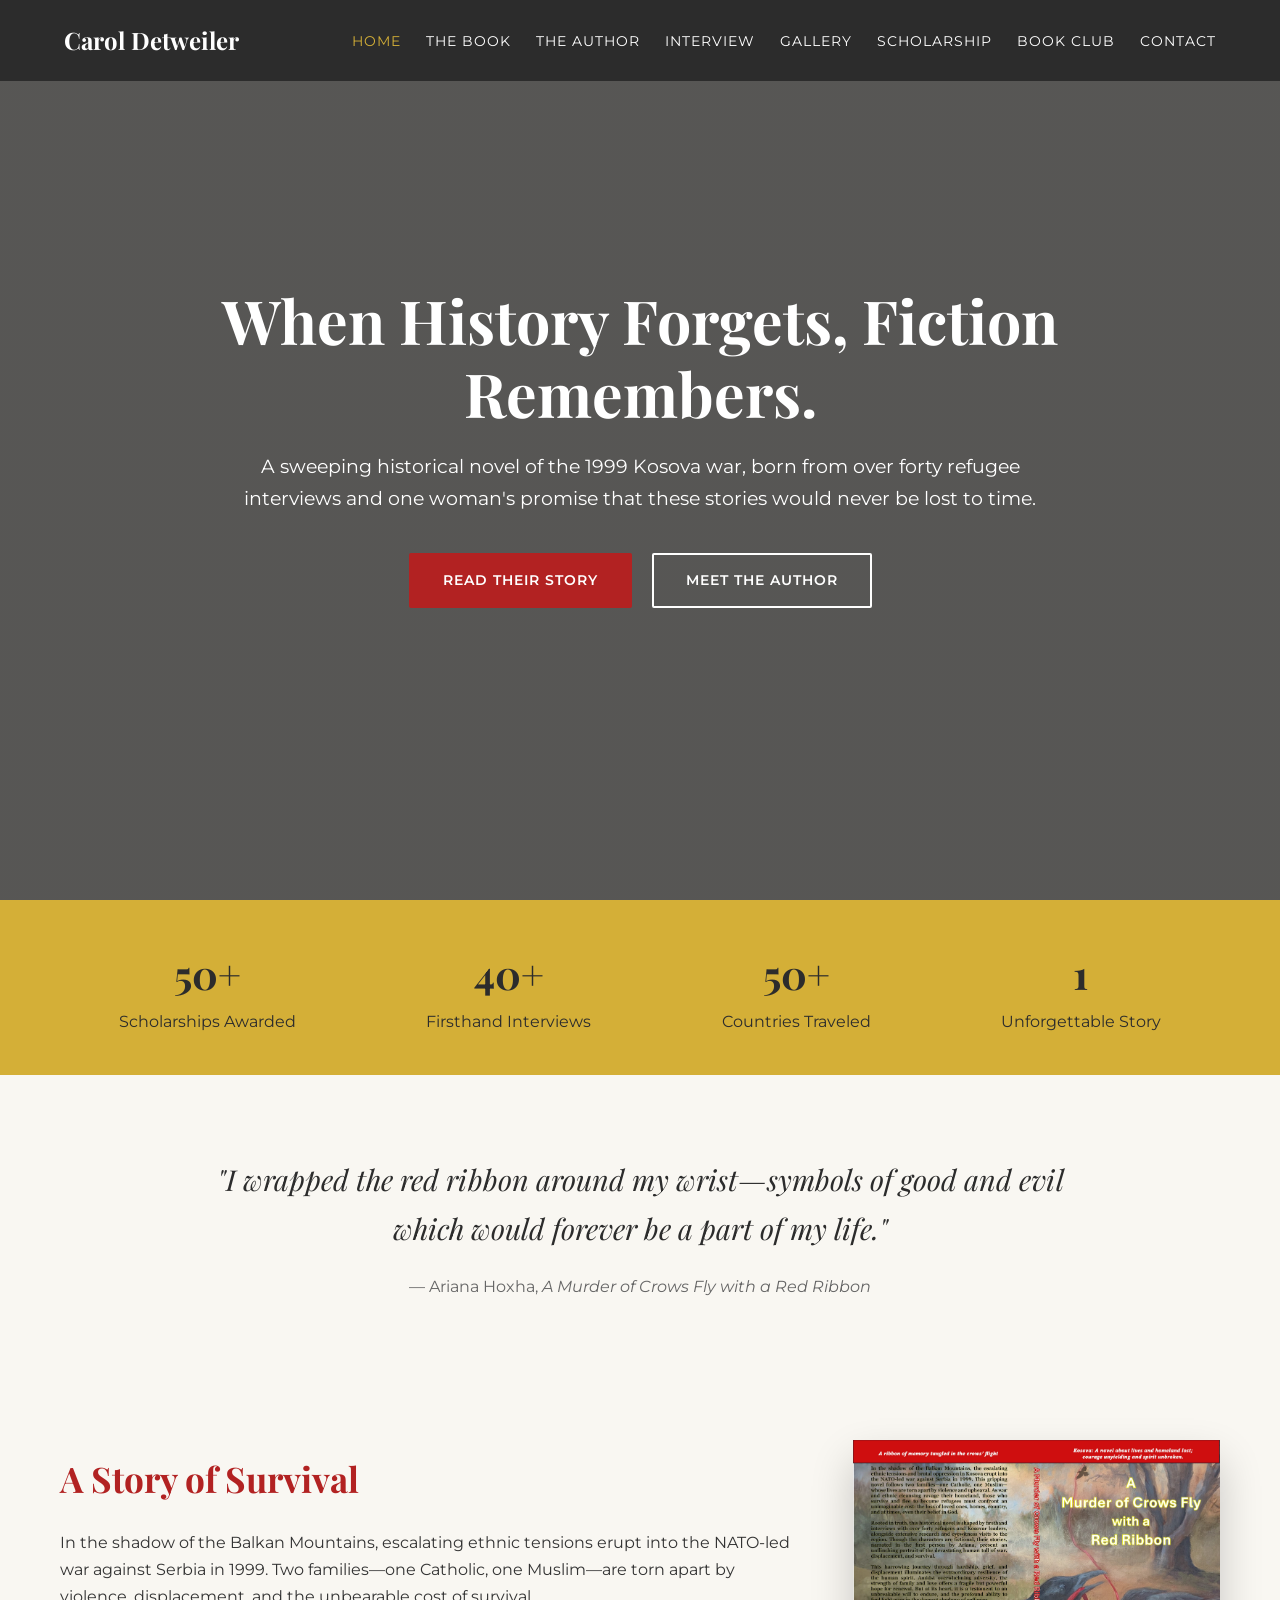
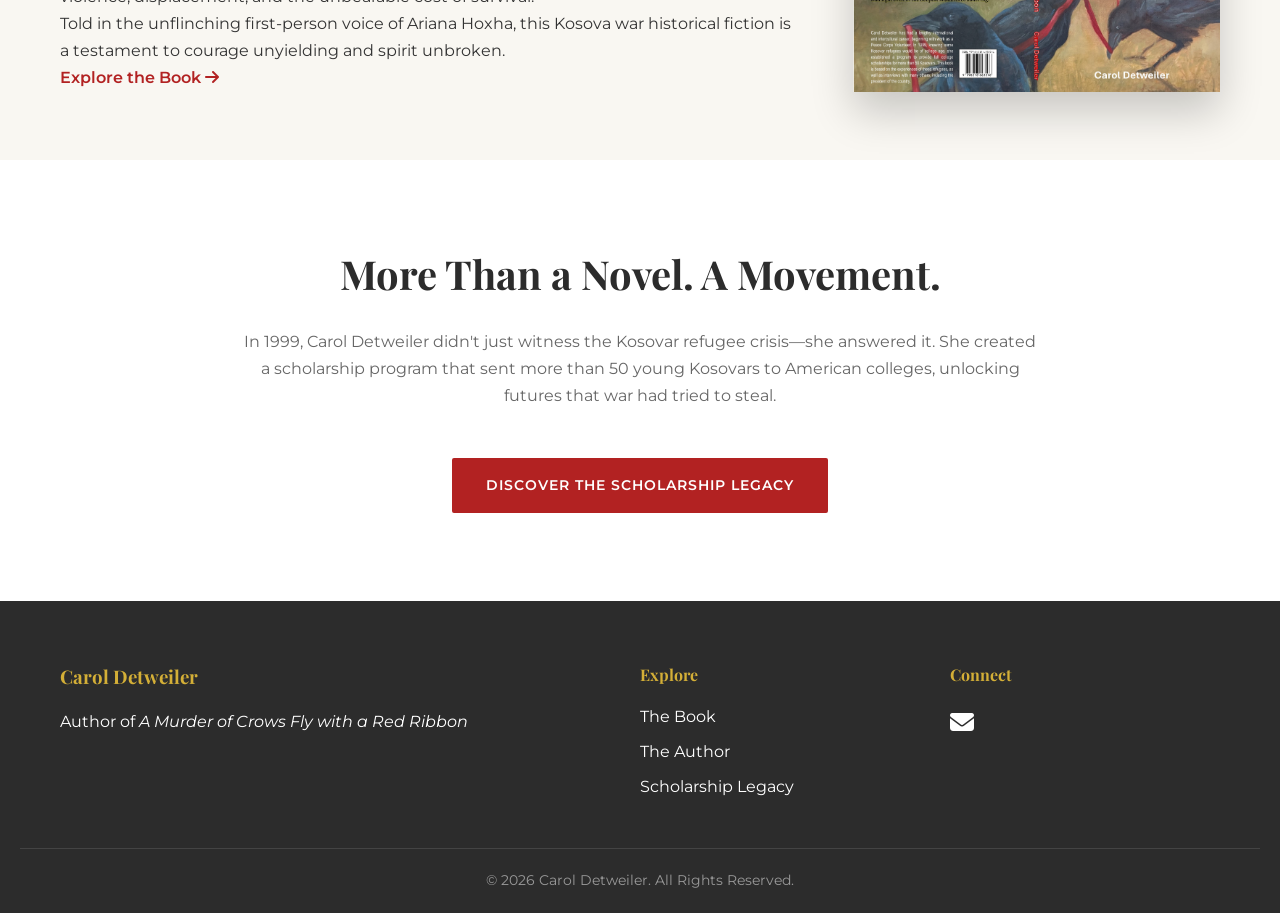
==== index.html @ 0cee6a42 "Add all" ====
<!DOCTYPE html>
<html lang="en">
<head>
<meta charset="UTF-8">
<meta name="viewport" content="width=device-width, initial-scale=1.0">
<title>Carol Detweiler | A Murder of Crows Fly with a Red Ribbon</title>
<meta name="description" content="Official website of author Carol Detweiler and her historical novel A Murder of Crows Fly with a Red Ribbon — a story of the 1999 Kosova war based on 40+ refugee interviews.">
<meta property="og:title" content="Carol Detweiler | A Murder of Crows Fly with a Red Ribbon">
<meta property="og:description" content="A sweeping historical novel of the 1999 Kosova war, born from over forty refugee interviews.">
<meta property="og:type" content="book">
<link href="https://fonts.googleapis.com/css2?family=Montserrat:wght@300;400;600;700&family=Playfair+Display:ital,wght@0,400;0,700;1,400&display=swap" rel="stylesheet">
<link rel="stylesheet" href="https://cdnjs.cloudflare.com/ajax/libs/font-awesome/6.4.0/css/all.min.css">
<link rel="stylesheet" href="css/styles.css">
</head>
<body>
<header>
<nav class="navbar">
<a href="index.html" class="logo">Carol Detweiler</a>
<ul class="nav-links">
<li><a href="index.html" class="active">Home</a></li>
<li><a href="about-book.html">The Book</a></li>
<li><a href="about-author.html">The Author</a></li>
<li><a href="interview.html">Interview</a></li>
<li><a href="gallery.html">Gallery</a></li>
<li><a href="scholarship.html">Scholarship</a></li>
<li><a href="book-club.html">Book Club</a></li>
<li><a href="contact.html">Contact</a></li>
</ul>
<div class="burger"><div class="line1"></div><div class="line2"></div><div class="line3"></div></div>
</nav>
</header>

<main>
<section class="hero parallax">
<div class="hero-content">
<h1 class="fade-in">When History Forgets, Fiction Remembers.</h1>
<p class="fade-in">A sweeping historical novel of the 1999 Kosova war, born from over forty refugee interviews and one woman's promise that these stories would never be lost to time.</p>
<div class="hero-btns">
<a href="about-book.html" class="btn btn-primary">Read Their Story</a>
<a href="about-author.html" class="btn btn-secondary">Meet the Author</a>
</div>
</div>
</section>

<section class="impact-strip">
<div class="impact-item"><strong>50+</strong> Scholarships Awarded</div>
<div class="impact-item"><strong>40+</strong> Firsthand Interviews</div>
<div class="impact-item"><strong>50+</strong> Countries Traveled</div>
<div class="impact-item"><strong>1</strong> Unforgettable Story</div>
</section>

<section class="featured-quote container">
<blockquote>
"I wrapped the red ribbon around my wrist—symbols of good and evil which would forever be a part of my life."
<span>— Ariana Hoxha, <em>A Murder of Crows Fly with a Red Ribbon</em></span>
</blockquote>
</section>

<section class="home-intro container">
<div class="intro-grid">
<div class="intro-text">
<h2>A Story of Survival</h2>
<p>In the shadow of the Balkan Mountains, escalating ethnic tensions erupt into the NATO-led war against Serbia in 1999. Two families—one Catholic, one Muslim—are torn apart by violence, displacement, and the unbearable cost of survival.</p>
<p>Told in the unflinching first-person voice of Ariana Hoxha, this Kosova war historical fiction is a testament to courage unyielding and spirit unbroken.</p>
<a href="about-book.html" class="text-link">Explore the Book <i class="fas fa-arrow-right"></i></a>
</div>
<div class="intro-img">
<img src="images/book-cover.jpg" alt="A Murder of Crows Fly with a Red Ribbon book cover">
</div>
</div>
</section>

<section class="legacy-section alt-bg">
<div class="container">
<h2 class="section-title">More Than a Novel. A Movement.</h2>
<p class="section-intro">In 1999, Carol Detweiler didn't just witness the Kosovar refugee crisis—she answered it. She created a scholarship program that sent more than 50 young Kosovars to American colleges, unlocking futures that war had tried to steal.</p>
<div class="center-cta">
<a href="scholarship.html" class="btn btn-primary">Discover the Scholarship Legacy</a>
</div>
</div>
</section>
</main>

<footer>
<div class="footer-content container">
<div class="footer-col"><h3>Carol Detweiler</h3><p>Author of <em>A Murder of Crows Fly with a Red Ribbon</em></p></div>
<div class="footer-col"><h4>Explore</h4><ul><li><a href="about-book.html">The Book</a></li><li><a href="about-author.html">The Author</a></li><li><a href="scholarship.html">Scholarship Legacy</a></li></ul></div>
<div class="footer-col"><h4>Connect</h4><div class="socials"><a href="mailto:CrowsRedRibbon@gmail.com" aria-label="Email"><i class="fas fa-envelope"></i></a></div></div>
</div>
<div class="footer-bottom"><p>&copy; 2026 Carol Detweiler. All Rights Reserved.</p></div>
</footer>

<script src="js/scripts.js"></script>
</body>
</html>
---- css/styles.css ----
/* ===============================================
   Carol Detweiler Website - Main Stylesheet
   Palette: Charcoal, Crimson, Parchment, Gold
   =============================================== */

:root {
    --charcoal: #2C2C2C;
    --crimson: #B22222;
    --parchment: #F9F7F2;
    --gold: #D4AF37;
    --text-dark: #333;
    --text-light: #666;
    --transition: all 0.3s ease;
}

* { margin: 0; padding: 0; box-sizing: border-box; }

body {
    font-family: 'Montserrat', sans-serif;
    background: var(--parchment);
    color: var(--text-dark);
    line-height: 1.7;
    overflow-x: hidden;
}

h1, h2, h3, h4, blockquote, .logo { font-family: 'Playfair Display', serif; }

.container { max-width: 1200px; margin: 0 auto; padding: 0 20px; }
.page-padding { padding-top: 100px; padding-bottom: 60px; }
.alt-bg { background: #ffffff; }
.section-title { font-size: 2.5rem; text-align: center; margin-bottom: 20px; color: var(--charcoal); }
.section-intro { text-align: center; max-width: 800px; margin: 0 auto 40px; color: var(--text-light); }
.lead-text { font-size: 1.2rem; text-align: center; max-width: 900px; margin: 0 auto; }

/* NAVIGATION */
.navbar {
    display: flex; justify-content: space-between; align-items: center;
    padding: 20px 5%; background: var(--charcoal); color: white;
    position: fixed; top: 0; width: 100%; z-index: 1000;
}
.logo { color: white; text-decoration: none; font-size: 1.5rem; font-weight: 700; }
.nav-links { display: flex; list-style: none; }
.nav-links li a {
    color: white; text-decoration: none; margin-left: 25px;
    font-size: 0.85rem; text-transform: uppercase; letter-spacing: 1px;
    transition: var(--transition);
}
.nav-links li a:hover, .nav-links li a.active { color: var(--gold); }

.burger { display: none; cursor: pointer; }
.burger div { width: 25px; height: 3px; background: white; margin: 5px; transition: var(--transition); }

/* HERO */
.hero {
    height: 100vh; display: flex; align-items: center; justify-content: center;
    text-align: center; color: white;
    background: linear-gradient(rgba(0,0,0,0.65), rgba(0,0,0,0.65)), url('../images/hero-crow.jpg');
    background-size: cover; background-position: center;
    background-attachment: fixed;
}
.hero-content { max-width: 900px; padding: 0 20px; }
.hero-content h1 { font-size: 3.8rem; margin-bottom: 20px; line-height: 1.2; }
.hero-content p { font-size: 1.2rem; margin-bottom: 30px; }

/* BUTTONS */
.btn {
    padding: 14px 32px; text-decoration: none; border-radius: 2px;
    font-weight: 600; letter-spacing: 1px; text-transform: uppercase;
    font-size: 0.85rem; transition: var(--transition); display: inline-block;
    margin: 8px; border: 2px solid transparent; cursor: pointer;
}
.btn-primary { background: var(--crimson); color: white; border-color: var(--crimson); }
.btn-primary:hover { background: #8b1a1a; border-color: #8b1a1a; }
.btn-secondary { background: transparent; color: white; border-color: white; }
.btn-secondary:hover { background: white; color: var(--charcoal); }
.btn-secondary-dark { background: transparent; color: var(--charcoal); border-color: var(--charcoal); }
.btn-secondary-dark:hover { background: var(--charcoal); color: white; }
.btn-block { display: block; width: 100%; margin: 10px 0; text-align: center; }

/* IMPACT STRIP */
.impact-strip {
    background: var(--gold); display: flex; justify-content: space-around;
    padding: 40px 5%; color: var(--charcoal); text-align: center; flex-wrap: wrap; gap: 20px;
}
.impact-item strong { font-size: 2.5rem; display: block; font-family: 'Playfair Display', serif; }

/* QUOTE */
.featured-quote { padding: 80px 20px; text-align: center; }
blockquote { font-size: 1.8rem; font-style: italic; max-width: 900px; margin: 0 auto; color: var(--charcoal); }
blockquote span, blockquote cite { display: block; font-size: 1rem; margin-top: 20px; font-style: normal; font-family: 'Montserrat'; color: var(--text-light); }

/* HOME INTRO */
.home-intro { padding: 60px 20px; }
.intro-grid { display: grid; grid-template-columns: 2fr 1fr; gap: 60px; align-items: center; }
.intro-text h2 { font-size: 2.2rem; margin-bottom: 20px; color: var(--crimson); }
.text-link { color: var(--crimson); text-decoration: none; font-weight: 600; }
.text-link:hover { text-decoration: underline; }
.intro-img img { width: 100%; box-shadow: 0 20px 40px rgba(0,0,0,0.2); }

.legacy-section { padding: 80px 20px; text-align: center; }

/* PAGE HEADER */
.page-header { padding: 60px 0 40px; text-align: center; border-bottom: 1px solid #eee; }
.page-title { font-size: 3rem; color: var(--charcoal); margin-bottom: 15px; }
.subtitle { font-size: 1.2rem; color: var(--text-light); font-style: italic; }

/* BOOK PAGE */
.book-synopsis { padding: 60px 0; }
.synopsis-grid { display: grid; grid-template-columns: 1fr 2fr; gap: 60px; }
.book-cover-large { width: 100%; box-shadow: 0 20px 50px rgba(0,0,0,0.3); }
.purchase-buttons { margin-top: 20px; }
.synopsis-text h2 { font-size: 2rem; margin-bottom: 25px; color: var(--crimson); }
.synopsis-text p { margin-bottom: 20px; }

.title-note { padding: 80px 0; }
.title-note-box { max-width: 900px; margin: 0 auto; padding: 60px; background: var(--parchment); border-left: 6px solid var(--crimson); text-align: center; box-shadow: 0 10px 30px rgba(0,0,0,0.08); }
.crow-icon { font-size: 3rem; color: var(--crimson); margin-bottom: 20px; }
.title-note-box h2 { font-size: 2.2rem; margin-bottom: 25px; }
.title-note-box p { margin-bottom: 15px; text-align: left; }

.author-note { padding: 80px 20px; text-align: center; }
.author-preface { font-size: 1.5rem; }
.center-cta { text-align: center; margin-top: 30px; }

/* AUTHOR PAGE */
.author-bio { padding: 60px 0; }
.bio-grid { display: grid; grid-template-columns: 1fr 2fr; gap: 60px; }
.portrait-img { width: 100%; border-radius: 4px; box-shadow: 0 20px 40px rgba(0,0,0,0.15); }
.bio-quick-facts { background: var(--charcoal); color: white; padding: 25px; margin-top: 20px; }
.bio-quick-facts p { margin-bottom: 10px; }
.bio-quick-facts i { color: var(--gold); margin-right: 10px; width: 20px; }
.bio-text h2 { font-size: 2rem; margin-bottom: 20px; color: var(--crimson); }
.bio-text p { margin-bottom: 18px; }

/* TIMELINE */
.author-journey { padding: 80px 0; }
.timeline { max-width: 800px; margin: 0 auto; position: relative; padding-left: 40px; }
.timeline::before { content: ''; position: absolute; left: 15px; top: 0; bottom: 0; width: 2px; background: var(--crimson); }
.timeline-item { position: relative; margin-bottom: 40px; }
.timeline-item::before { content: ''; position: absolute; left: -32px; top: 5px; width: 15px; height: 15px; background: var(--gold); border-radius: 50%; }
.timeline-year { font-family: 'Playfair Display'; font-size: 1.3rem; color: var(--crimson); font-weight: 700; margin-bottom: 5px; }
.timeline-content h3 { margin-bottom: 8px; }

.why-this-book { padding: 80px 20px; }
.two-col-text { display: grid; grid-template-columns: 1fr 1fr; gap: 40px; max-width: 1000px; margin: 0 auto; }
.two-col-text p { margin-bottom: 15px; font-style: italic; }
.signature-line { font-family: 'Playfair Display'; font-size: 1.3rem; color: var(--crimson); font-style: normal !important; }

.beyond-writing { padding: 80px 0; }
.beyond-grid { display: grid; grid-template-columns: repeat(auto-fit, minmax(200px, 1fr)); gap: 30px; margin-top: 40px; }
.beyond-card { text-align: center; padding: 30px 20px; background: var(--parchment); border-top: 4px solid var(--gold); }
.beyond-card i { font-size: 2.5rem; color: var(--crimson); margin-bottom: 15px; }
.beyond-card h3 { margin-bottom: 10px; }

.cta-band { padding: 80px 20px; background: var(--charcoal); color: white; text-align: center; }
.cta-band h2 { font-size: 2.2rem; margin-bottom: 20px; }

/* INTERVIEW */
.interview-intro { padding: 40px 0; text-align: center; }
.video-hub { padding: 40px 0; }
.video-container { position: relative; padding-bottom: 56.25%; height: 0; margin-bottom: 40px; box-shadow: 0 20px 40px rgba(0,0,0,0.2); }
.video-container iframe, #player { position: absolute; top: 0; left: 0; width: 100%; height: 100%; }
.jump-points h2 { text-align: center; margin-bottom: 15px; }
.jump-intro { text-align: center; color: var(--text-light); margin-bottom: 30px; }
.timestamp-list { list-style: none; display: grid; grid-template-columns: repeat(auto-fit, minmax(320px, 1fr)); gap: 20px; }
.timestamp-list li { background: white; padding: 20px; border-left: 4px solid var(--crimson); cursor: pointer; transition: var(--transition); display: flex; gap: 15px; box-shadow: 0 5px 15px rgba(0,0,0,0.05); }
.timestamp-list li:hover { transform: translateX(5px); box-shadow: 0 10px 25px rgba(0,0,0,0.1); }
.timestamp-time { font-family: 'Playfair Display'; font-size: 1.3rem; color: var(--crimson); font-weight: 700; min-width: 60px; }
.timestamp-content h3 { font-size: 1.1rem; margin-bottom: 8px; }
.timestamp-content p { font-size: 0.9rem; color: var(--text-light); }

/* GALLERY */
.gallery-intro { padding: 40px 0; }
.gallery-section { padding: 40px 0; }
.masonry-gallery { columns: 3; column-gap: 20px; }
.gallery-item { break-inside: avoid; margin-bottom: 20px; position: relative; cursor: pointer; overflow: hidden; box-shadow: 0 5px 15px rgba(0,0,0,0.1); }
.gallery-item img { width: 100%; display: block; transition: var(--transition); }
.gallery-item:hover img { transform: scale(1.05); }
.gallery-item .caption { position: absolute; bottom: 0; left: 0; right: 0; padding: 15px; background: linear-gradient(transparent, rgba(0,0,0,0.8)); color: white; font-style: italic; }

.lightbox { display: none; position: fixed; top: 0; left: 0; width: 100%; height: 100%; background: rgba(0,0,0,0.9); z-index: 2000; justify-content: center; align-items: center; flex-direction: column; }
.lightbox.active { display: flex; }
.lightbox img { max-width: 90%; max-height: 80%; }
.lightbox-close { position: absolute; top: 20px; right: 30px; color: white; font-size: 3rem; cursor: pointer; }
#lightbox-caption { color: white; margin-top: 20px; font-style: italic; }

/* SCHOLARSHIP */
.scholarship-story { padding: 60px 0; max-width: 900px; margin: 0 auto; }
.scholarship-story p { margin-bottom: 20px; font-size: 1.1rem; }
.iron-door-quote { padding: 80px 20px; text-align: center; }
.giant-quote { font-size: 2.2rem; max-width: 900px; margin: 0 auto; color: var(--crimson); }
.where-are-they-now { padding: 80px 0; }
.student-grid { display: grid; grid-template-columns: repeat(auto-fit, minmax(240px, 1fr)); gap: 25px; margin-top: 40px; }
.student-card { padding: 30px; background: var(--parchment); border-top: 4px solid var(--crimson); text-align: center; }
.student-card i { font-size: 2.5rem; color: var(--gold); margin-bottom: 15px; }
.student-card h3 { margin-bottom: 10px; color: var(--charcoal); }
.recognition { padding: 60px 0; text-align: center; max-width: 900px; margin: 0 auto; }

/* BOOK CLUB */
.book-club-intro { padding: 40px 0; }
.accordion-section { padding: 40px 0 80px; }
.accordion { max-width: 900px; margin: 0 auto 15px; background: white; box-shadow: 0 5px 15px rgba(0,0,0,0.05); }
.accordion-header { width: 100%; padding: 20px 25px; background: white; border: none; text-align: left; font-family: 'Playfair Display'; font-size: 1.3rem; cursor: pointer; display: flex; align-items: center; gap: 15px; color: var(--charcoal); transition: var(--transition); }
.accordion-header i { color: var(--crimson); }
.accordion-header .arrow { margin-left: auto; transition: var(--transition); font-size: 0.9rem; }
.accordion-header.active { background: var(--crimson); color: white; }
.accordion-header.active i, .accordion-header.active .arrow { color: white; }
.accordion-header.active .arrow { transform: rotate(180deg); }
.accordion-body { max-height: 0; overflow: hidden; transition: max-height 0.4s ease; }
.accordion-body.active { max-height: 1000px; padding: 20px 25px 30px; }
.accordion-body ol { padding-left: 20px; }
.accordion-body li { margin-bottom: 15px; }

/* CONTACT */
.contact-section { padding: 60px 0; }
.contact-grid { display: grid; grid-template-columns: 1fr 1fr; gap: 60px; }
.contact-info h2 { font-size: 2rem; margin-bottom: 20px; color: var(--crimson); }
.contact-methods { margin-top: 30px; }
.contact-method { display: flex; gap: 15px; margin-bottom: 20px; align-items: center; }
.contact-method i { font-size: 1.8rem; color: var(--crimson); }
.contact-method h3 { font-size: 1rem; margin-bottom: 5px; }
.contact-method a { color: var(--charcoal); text-decoration: none; }
.contact-method a:hover { color: var(--crimson); }
.contact-form { background: white; padding: 40px; box-shadow: 0 10px 30px rgba(0,0,0,0.08); }
.form-group { margin-bottom: 20px; }
.form-group label { display: block; margin-bottom: 8px; font-weight: 600; font-size: 0.9rem; }
.form-group input, .form-group select, .form-group textarea { width: 100%; padding: 12px; border: 1px solid #ddd; font-family: inherit; font-size: 1rem; }
.form-group input:focus, .form-group textarea:focus, .form-group select:focus { outline: none; border-color: var(--crimson); }

.order-book { padding: 80px 20px; text-align: center; }

/* FOOTER */
footer { background: var(--charcoal); color: white; padding: 60px 20px 20px; }
.footer-content { display: grid; grid-template-columns: 2fr 1fr 1fr; gap: 40px; margin-bottom: 40px; }
.footer-col h3, .footer-col h4 { margin-bottom: 15px; color: var(--gold); }
.footer-col ul { list-style: none; }
.footer-col ul li { margin-bottom: 8px; }
.footer-col ul li a { color: white; text-decoration: none; transition: var(--transition); }
.footer-col ul li a:hover { color: var(--gold); }
.socials a { color: white; font-size: 1.5rem; margin-right: 15px; transition: var(--transition); }
.socials a:hover { color: var(--gold); }
.footer-bottom { text-align: center; padding-top: 20px; border-top: 1px solid #444; font-size: 0.85rem; color: #999; }

/* FADE IN */
.fade-in { animation: fadeIn 1s ease-in; }
@keyframes fadeIn { from { opacity: 0; transform: translateY(20px); } to { opacity: 1; transform: translateY(0); } }

/* RESPONSIVE */
@media screen and (max-width: 968px) {
    .nav-links { position: fixed; right: 0; top: 70px; height: calc(100vh - 70px); background: var(--charcoal); flex-direction: column; align-items: center; width: 60%; padding-top: 40px; transform: translateX(100%); transition: var(--transition); }
    .nav-links.nav-active { transform: translateX(0); }
    .nav-links li { margin: 15px 0; }
    .burger { display: block; }
    .burger.toggle .line1 { transform: rotate(-45deg) translate(-5px, 6px); }
    .burger.toggle .line2 { opacity: 0; }
    .burger.toggle .line3 { transform: rotate(45deg) translate(-5px, -6px); }
    .hero-content h1 { font-size: 2.2rem; }
    .intro-grid, .synopsis-grid, .bio-grid, .two-col-text, .contact-grid, .footer-content { grid-template-columns: 1fr; gap: 30px; }
    .masonry-gallery { columns: 2; }
    .page-title { font-size: 2rem; }
    .section-title { font-size: 1.8rem; }
    blockquote { font-size: 1.3rem; }
}

@media screen and (max-width: 600px) {
    .masonry-gallery { columns: 1; }
    .hero-content h1 { font-size: 1.8rem; }
    .impact-item strong { font-size: 2rem; }
}
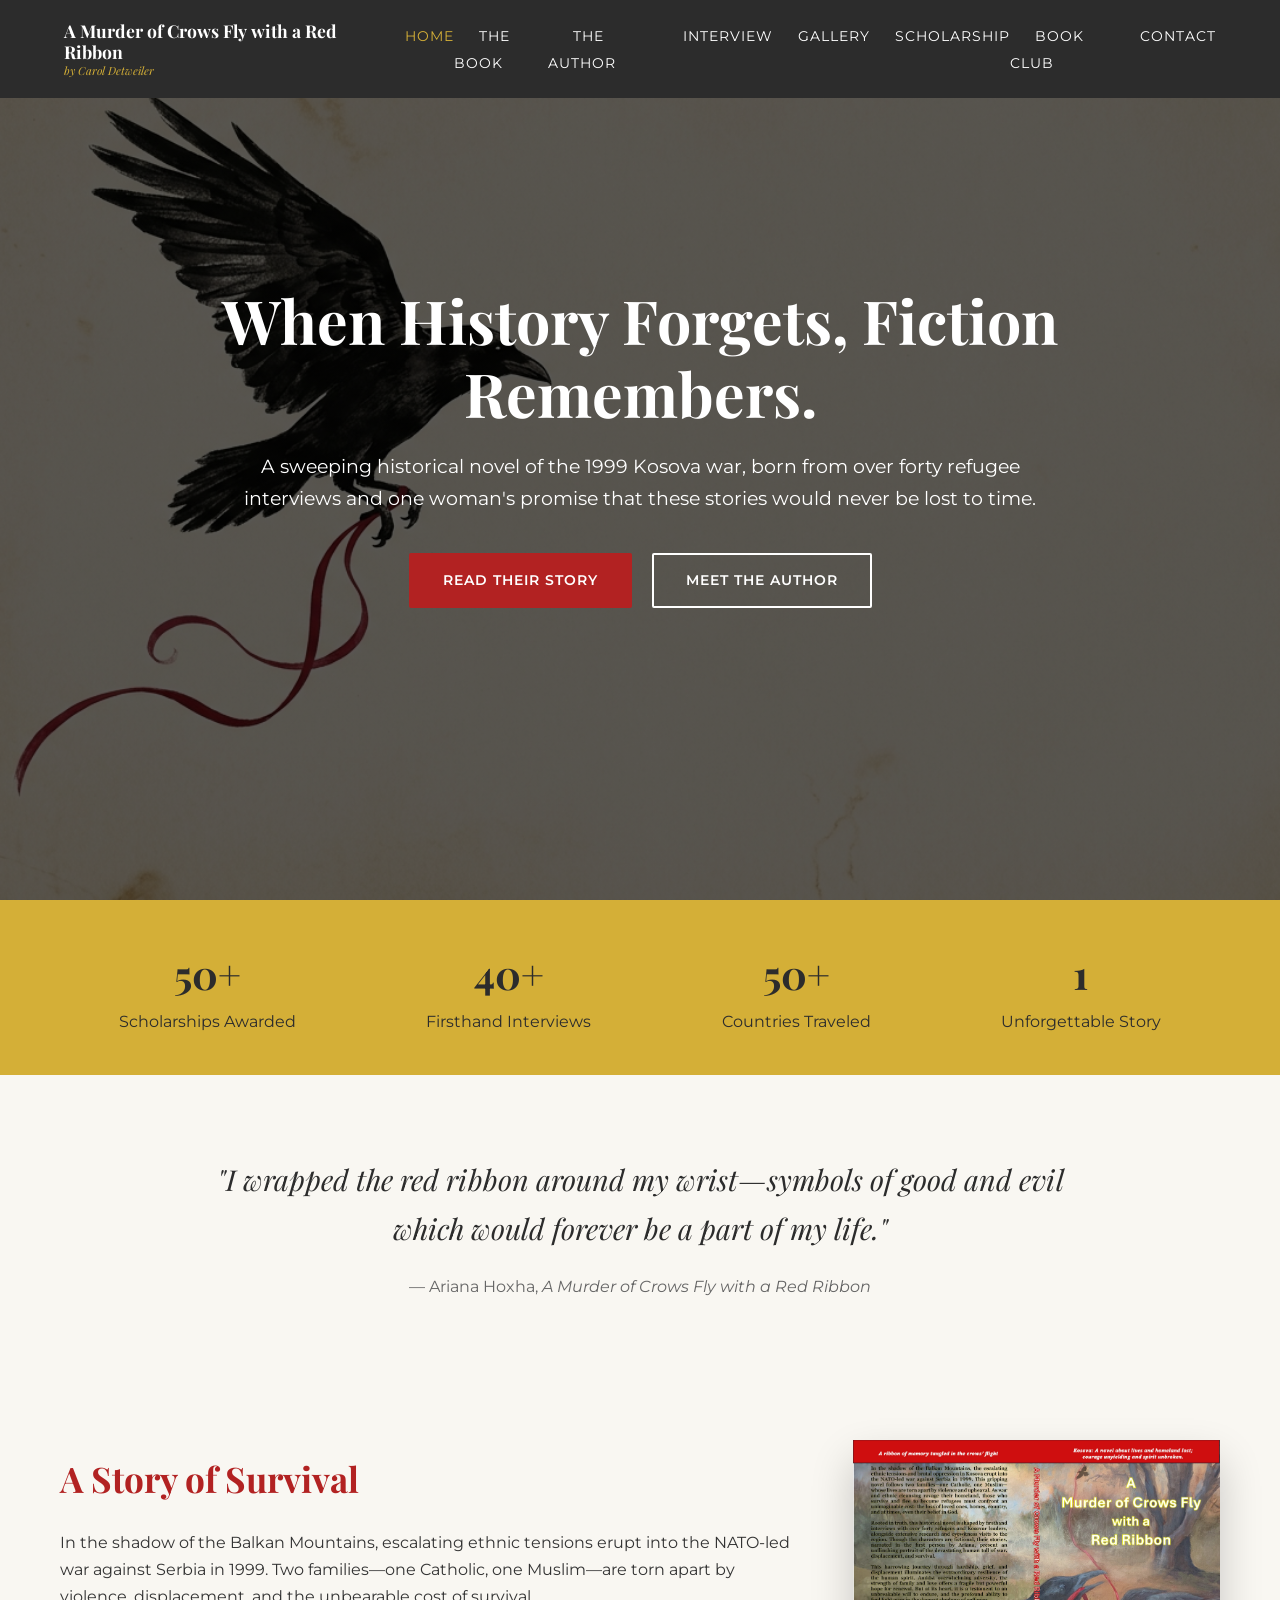
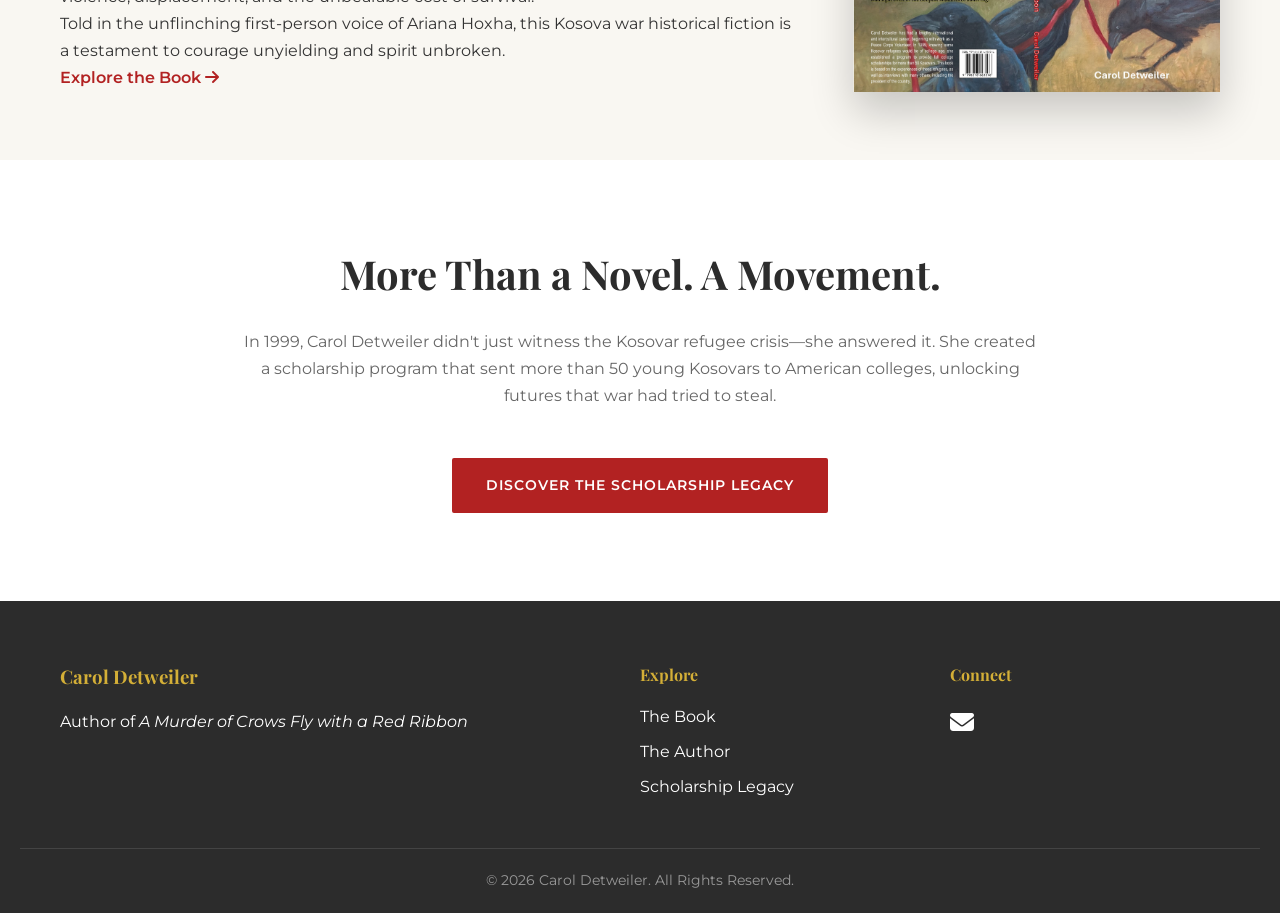
==== commit 666e88da: "Full top right logo change" ====
--- a/index.html
+++ b/index.html
@@ -4,6 +4,10 @@
 <meta charset="UTF-8">
 <meta name="viewport" content="width=device-width, initial-scale=1.0">
 <title>Carol Detweiler | A Murder of Crows Fly with a Red Ribbon</title>
+<!-- Favicon -->
+<link rel="icon" type="image/png" href="images/favicon.png">
+<!-- For Apple devices -->
+<link rel="apple-touch-icon" href="images/apple-touch-icon.png">
 <meta name="description" content="Official website of author Carol Detweiler and her historical novel A Murder of Crows Fly with a Red Ribbon — a story of the 1999 Kosova war based on 40+ refugee interviews.">
 <meta property="og:title" content="Carol Detweiler | A Murder of Crows Fly with a Red Ribbon">
 <meta property="og:description" content="A sweeping historical novel of the 1999 Kosova war, born from over forty refugee interviews.">
@@ -15,7 +19,10 @@
 <body>
 <header>
 <nav class="navbar">
-<a href="index.html" class="logo">Carol Detweiler</a>
+<a href="index.html" class="logo">
+<span class="logo-title">A Murder of Crows Fly with a Red Ribbon</span>
+<span class="logo-author">by Carol Detweiler</span>
+</a>
 <ul class="nav-links">
 <li><a href="index.html" class="active">Home</a></li>
 <li><a href="about-book.html">The Book</a></li>
--- a/css/styles.css
+++ b/css/styles.css
@@ -38,8 +38,29 @@
     padding: 20px 5%; background: var(--charcoal); color: white;
     position: fixed; top: 0; width: 100%; z-index: 1000;
 }
-.logo { color: white; text-decoration: none; font-size: 1.5rem; font-weight: 700; }
+.logo {
+    display: flex; flex-direction: column; align-items: flex-start;
+    line-height: 1.2; text-decoration: none; color: white;
+}
+.logo-title {
+    font-size: 1.1rem; font-weight: 700; color: white;
+    font-family: 'Playfair Display', serif;
+}
+.logo-author {
+    font-size: 0.7rem; font-weight: 300; color: var(--gold);
+    font-style: italic; margin-top: 2px;
+}
 .nav-links { display: flex; list-style: none; }
+
+@media screen and (max-width: 768px) {
+    .logo-title { font-size: 0.9rem; line-height: 1.1; }
+    .logo-author { font-size: 0.65rem; }
+}
+
+@media screen and (max-width: 480px) {
+    .logo-title { font-size: 0.75rem; }
+    .logo-author { font-size: 0.6rem; }
+}
 .nav-links li a {
     color: white; text-decoration: none; margin-left: 25px;
     font-size: 0.85rem; text-transform: uppercase; letter-spacing: 1px;
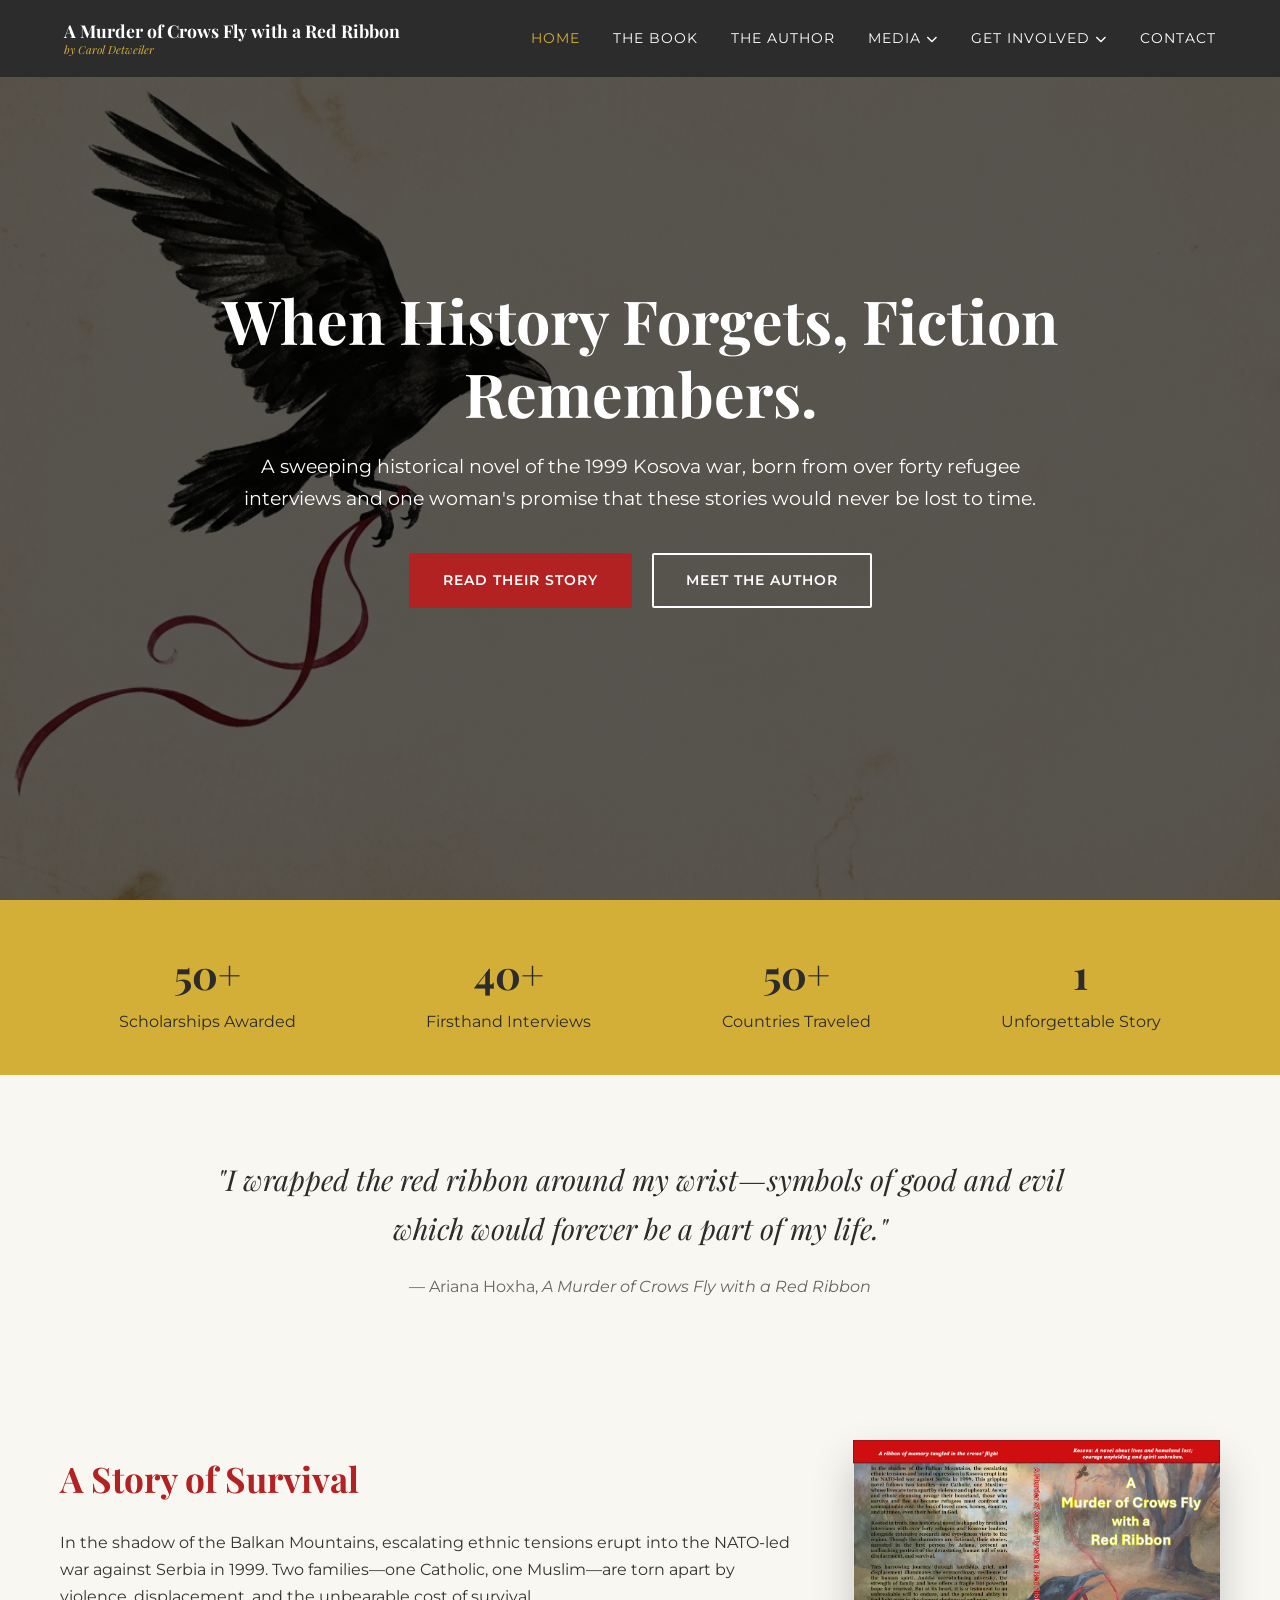
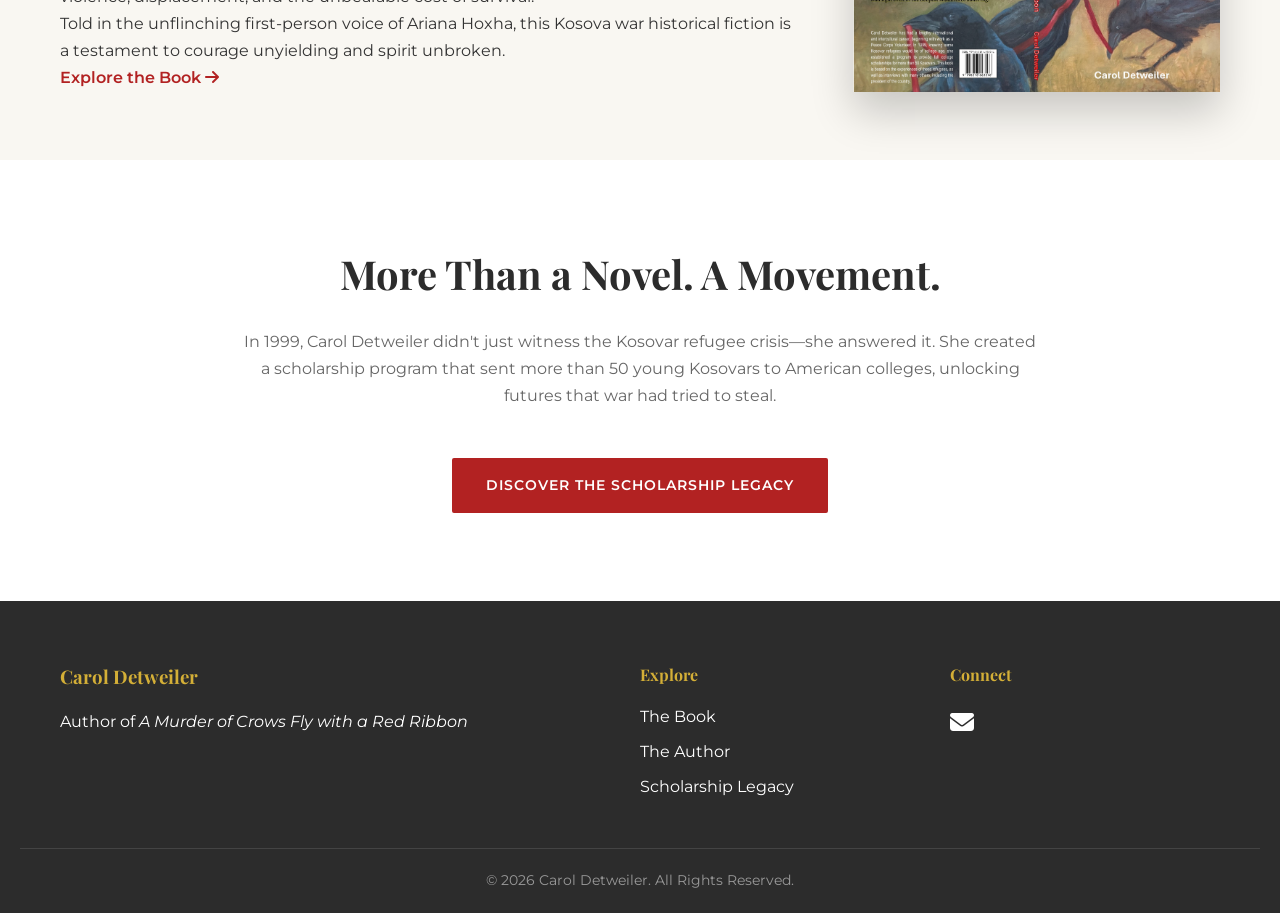
==== commit add5b2a3: "big title redo" ====
--- a/index.html
+++ b/index.html
@@ -27,10 +27,20 @@
 <li><a href="index.html" class="active">Home</a></li>
 <li><a href="about-book.html">The Book</a></li>
 <li><a href="about-author.html">The Author</a></li>
+<li class="dropdown">
+<a href="#" class="dropdown-toggle">Media <i class="fas fa-chevron-down"></i></a>
+<ul class="dropdown-menu">
 <li><a href="interview.html">Interview</a></li>
 <li><a href="gallery.html">Gallery</a></li>
-<li><a href="scholarship.html">Scholarship</a></li>
-<li><a href="book-club.html">Book Club</a></li>
+</ul>
+</li>
+<li class="dropdown">
+<a href="#" class="dropdown-toggle">Get Involved <i class="fas fa-chevron-down"></i></a>
+<ul class="dropdown-menu">
+<li><a href="scholarship.html">Scholarship Legacy</a></li>
+<li><a href="book-club.html">Book Club Kit</a></li>
+</ul>
+</li>
 <li><a href="contact.html">Contact</a></li>
 </ul>
 <div class="burger"><div class="line1"></div><div class="line2"></div><div class="line3"></div></div>
--- a/css/styles.css
+++ b/css/styles.css
@@ -50,7 +50,7 @@
     font-size: 0.7rem; font-weight: 300; color: var(--gold);
     font-style: italic; margin-top: 2px;
 }
-.nav-links { display: flex; list-style: none; }
+.nav-links { display: flex; list-style: none; align-items: center; gap: 8px; }
 
 @media screen and (max-width: 768px) {
     .logo-title { font-size: 0.9rem; line-height: 1.1; }
@@ -61,12 +61,57 @@
     .logo-title { font-size: 0.75rem; }
     .logo-author { font-size: 0.6rem; }
 }
-.nav-links li a {
+.nav-links > li { position: relative; }
+.nav-links li a, .dropdown-toggle {
     color: white; text-decoration: none; margin-left: 25px;
     font-size: 0.85rem; text-transform: uppercase; letter-spacing: 1px;
     transition: var(--transition);
-}
-.nav-links li a:hover, .nav-links li a.active { color: var(--gold); }
+    display: block;
+}
+.nav-links li a:hover, .nav-links li a.active, .dropdown-toggle:hover, .dropdown-toggle.active { color: var(--gold); }
+
+/* Dropdown Navigation */
+.dropdown { position: relative; }
+.dropdown-toggle { display: flex; align-items: center; gap: 5px; cursor: pointer; }
+.dropdown-toggle i { font-size: 0.7rem; transition: transform 0.3s ease; }
+.dropdown:hover .dropdown-toggle i, .dropdown.active .dropdown-toggle i { transform: rotate(180deg); }
+.dropdown-menu {
+    position: absolute; top: 100%; left: 0; background: var(--charcoal);
+    list-style: none; padding: 10px 0; min-width: 200px;
+    box-shadow: 0 8px 16px rgba(0,0,0,0.3); opacity: 0; visibility: hidden;
+    transform: translateY(-10px); transition: all 0.3s ease;
+}
+.dropdown:hover .dropdown-menu { opacity: 1; visibility: visible; transform: translateY(0); }
+.dropdown-menu li { margin: 0; }
+.dropdown-menu li a { display: block; padding: 10px 20px; color: white; margin-left: 0; }
+.dropdown-menu li a:hover { background: rgba(255,255,255,0.1); color: var(--gold); }
+
+@media screen and (max-width: 968px) {
+    .nav-links {
+        position: fixed; right: 0; top: 70px; height: calc(100vh - 70px);
+        background: var(--charcoal); flex-direction: column; align-items: flex-start;
+        width: 72%; max-width: 280px; padding: 20px 0; transform: translateX(100%);
+        transition: var(--transition); overflow-y: auto;
+    }
+    .nav-links.nav-active { transform: translateX(0); }
+    .nav-links > li { width: 100%; }
+    .nav-links li a, .dropdown-toggle {
+        margin-left: 0; padding: 10px 24px; width: 100%;
+    }
+    .dropdown-menu {
+        position: static; opacity: 1; visibility: visible; transform: none;
+        box-shadow: none; background: transparent; padding: 0 0 0 12px;
+        max-height: 0; overflow: hidden; transition: max-height 0.3s ease;
+        min-width: 0;
+    }
+    .dropdown.active .dropdown-menu { max-height: 200px; }
+    .dropdown-menu li a { padding: 8px 24px; }
+    .dropdown-toggle { cursor: pointer; }
+    .burger { display: block; }
+    .burger.toggle .line1 { transform: rotate(-45deg) translate(-5px, 6px); }
+    .burger.toggle .line2 { opacity: 0; }
+    .burger.toggle .line3 { transform: rotate(45deg) translate(-5px, -6px); }
+}
 
 .burger { display: none; cursor: pointer; }
 .burger div { width: 25px; height: 3px; background: white; margin: 5px; transition: var(--transition); }
@@ -268,13 +313,6 @@
 
 /* RESPONSIVE */
 @media screen and (max-width: 968px) {
-    .nav-links { position: fixed; right: 0; top: 70px; height: calc(100vh - 70px); background: var(--charcoal); flex-direction: column; align-items: center; width: 60%; padding-top: 40px; transform: translateX(100%); transition: var(--transition); }
-    .nav-links.nav-active { transform: translateX(0); }
-    .nav-links li { margin: 15px 0; }
-    .burger { display: block; }
-    .burger.toggle .line1 { transform: rotate(-45deg) translate(-5px, 6px); }
-    .burger.toggle .line2 { opacity: 0; }
-    .burger.toggle .line3 { transform: rotate(45deg) translate(-5px, -6px); }
     .hero-content h1 { font-size: 2.2rem; }
     .intro-grid, .synopsis-grid, .bio-grid, .two-col-text, .contact-grid, .footer-content { grid-template-columns: 1fr; gap: 30px; }
     .masonry-gallery { columns: 2; }
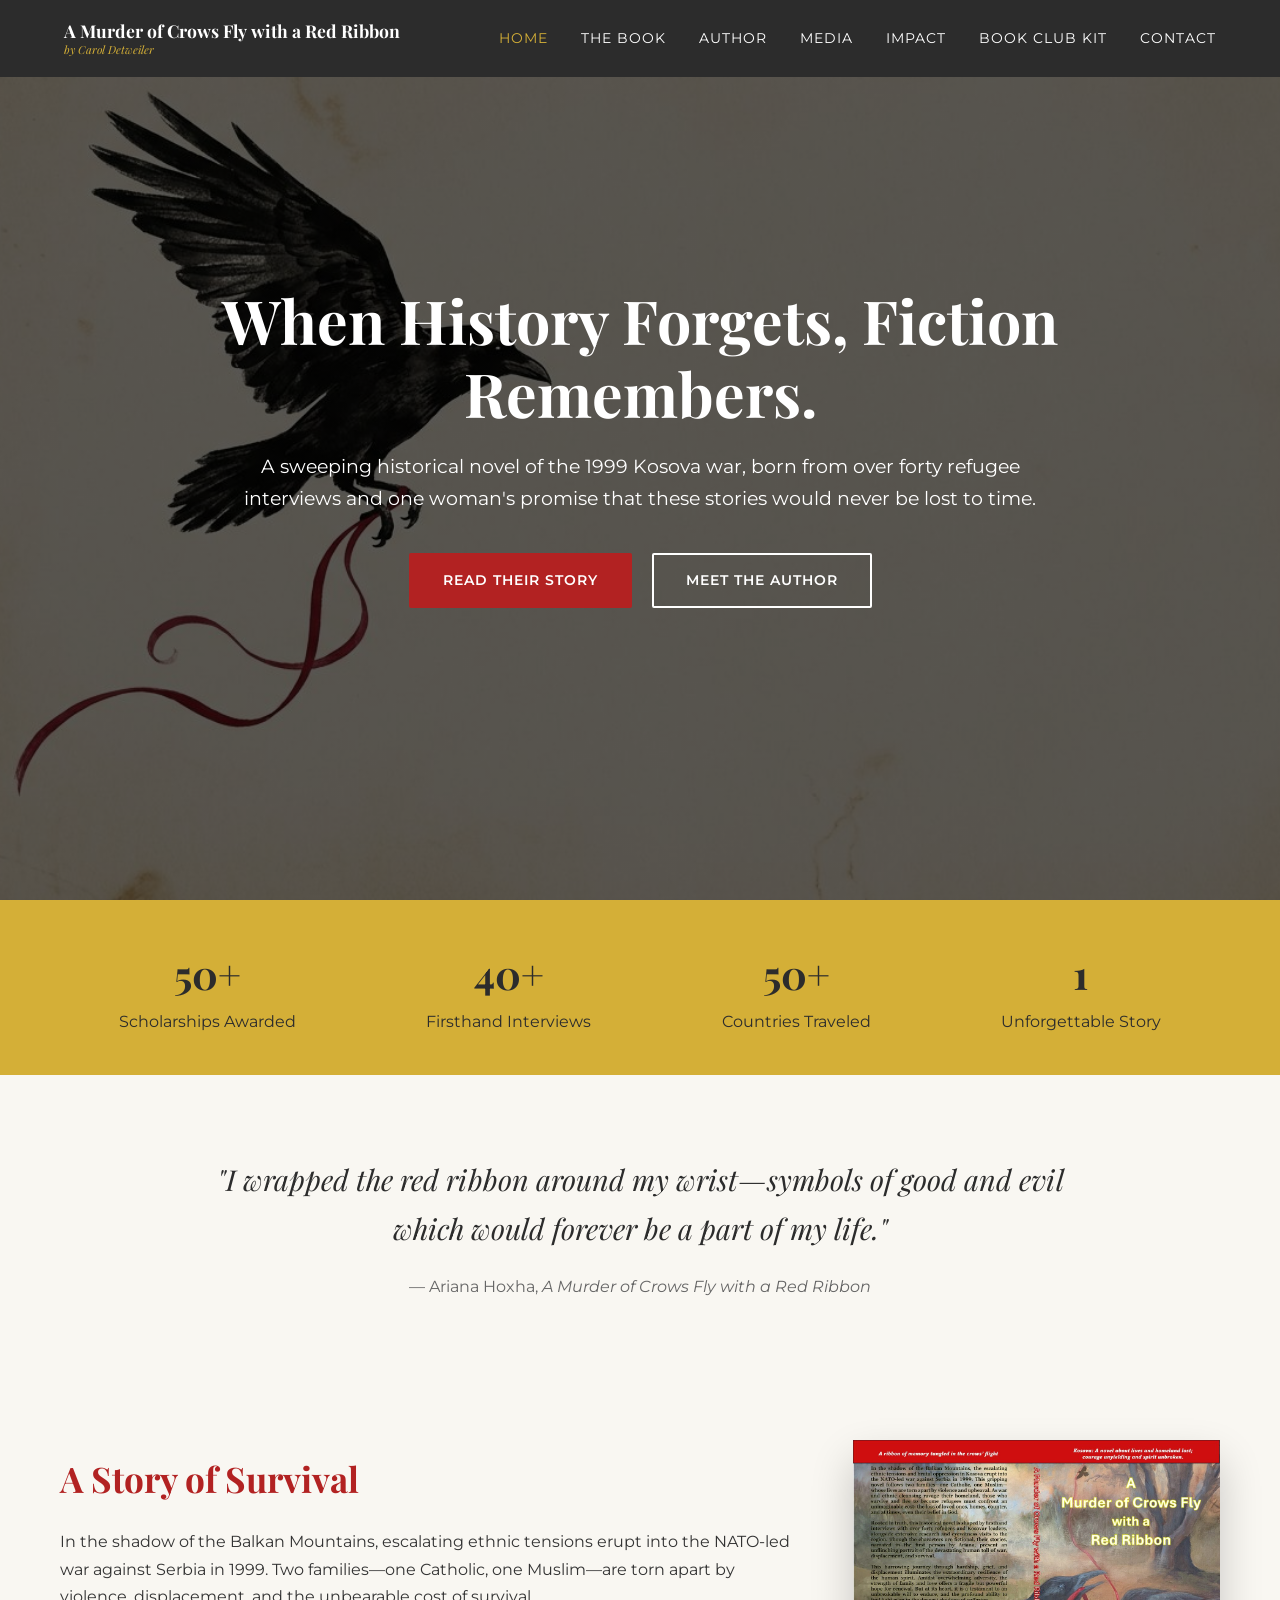
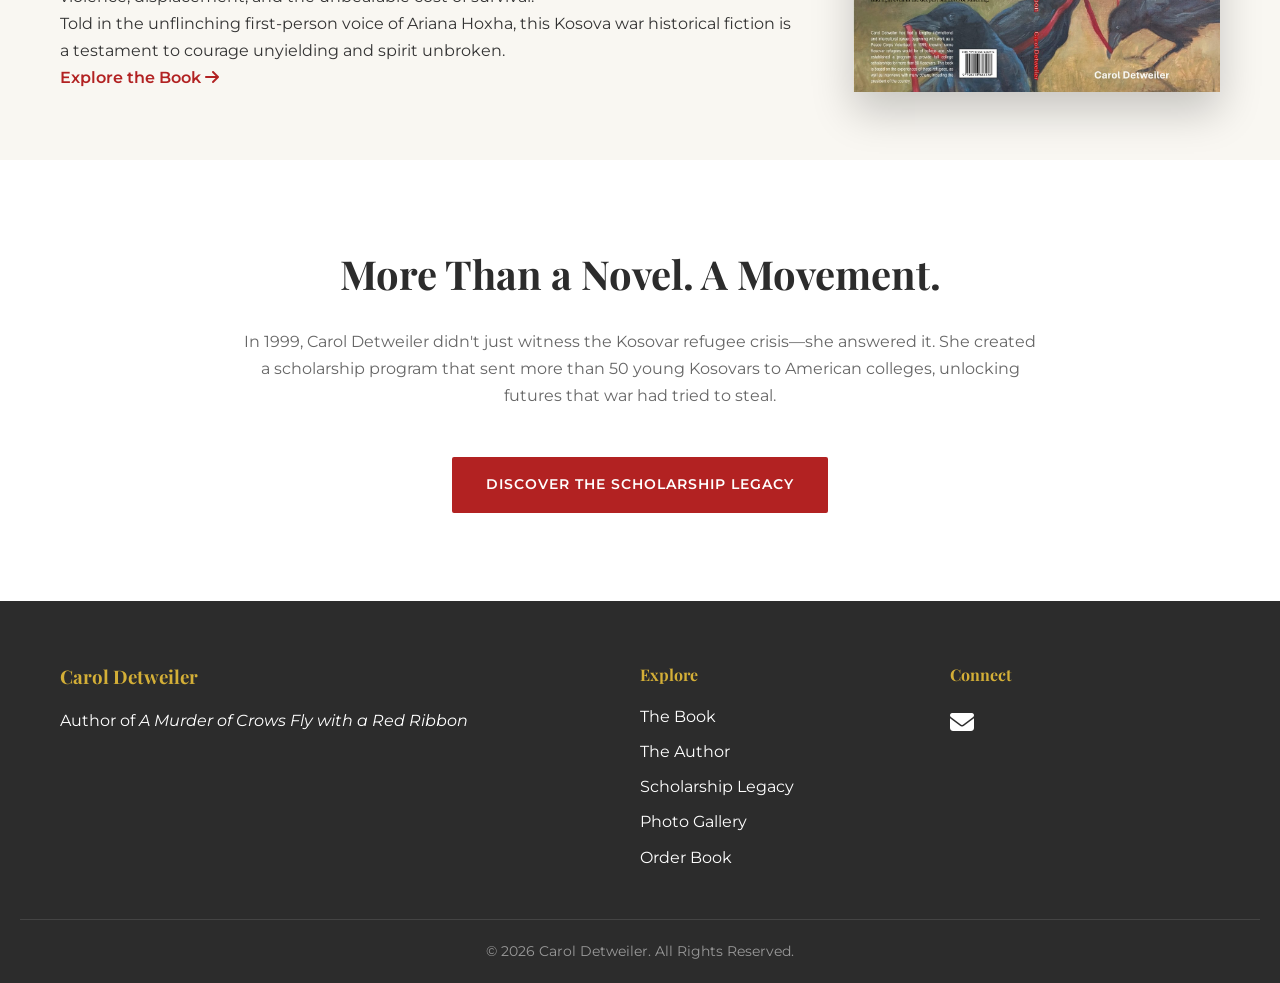
==== commit a00d936d: "Restructure nav and content per the author's edits; add SEO and fixes Replace the two dropdown menus" ====
--- a/index.html
+++ b/index.html
@@ -3,18 +3,98 @@
 <head>
 <meta charset="UTF-8">
 <meta name="viewport" content="width=device-width, initial-scale=1.0">
-<title>Carol Detweiler | A Murder of Crows Fly with a Red Ribbon</title>
+<title>A Murder of Crows Fly with a Red Ribbon | Carol Detweiler</title>
+<!-- SEO -->
+<meta name="description" content="Carol Detweiler's historical novel of the 1999 Kosova war, born from interviews with more than 40 refugees and one woman's promise to remember them.">
+<link rel="canonical" href="https://REPLACE-WITH-DOMAIN/">
+<meta property="og:site_name" content="Carol Detweiler">
+<meta property="og:locale" content="en_US">
+<meta property="og:type" content="book">
+<meta property="og:title" content="A Murder of Crows Fly with a Red Ribbon | Carol Detweiler">
+<meta property="og:description" content="Carol Detweiler's historical novel of the 1999 Kosova war, born from interviews with more than 40 refugees and one woman's promise to remember them.">
+<meta property="og:url" content="https://REPLACE-WITH-DOMAIN/">
+<meta property="og:image" content="https://REPLACE-WITH-DOMAIN/images/book-cover.jpg">
+<meta property="og:image:alt" content="Cover of A Murder of Crows Fly with a Red Ribbon by Carol Detweiler">
+<meta name="twitter:card" content="summary_large_image">
+<meta name="twitter:title" content="A Murder of Crows Fly with a Red Ribbon | Carol Detweiler">
+<meta name="twitter:description" content="Carol Detweiler's historical novel of the 1999 Kosova war, born from interviews with more than 40 refugees and one woman's promise to remember them.">
+<meta name="twitter:image" content="https://REPLACE-WITH-DOMAIN/images/book-cover.jpg">
+<link rel="preconnect" href="https://fonts.googleapis.com">
+<link rel="preconnect" href="https://fonts.gstatic.com" crossorigin>
 <!-- Favicon -->
 <link rel="icon" type="image/png" href="images/favicon.png">
 <!-- For Apple devices -->
 <link rel="apple-touch-icon" href="images/apple-touch-icon.png">
-<meta name="description" content="Official website of author Carol Detweiler and her historical novel A Murder of Crows Fly with a Red Ribbon — a story of the 1999 Kosova war based on 40+ refugee interviews.">
-<meta property="og:title" content="Carol Detweiler | A Murder of Crows Fly with a Red Ribbon">
-<meta property="og:description" content="A sweeping historical novel of the 1999 Kosova war, born from over forty refugee interviews.">
-<meta property="og:type" content="book">
 <link href="https://fonts.googleapis.com/css2?family=Montserrat:wght@300;400;600;700&family=Playfair+Display:ital,wght@0,400;0,700;1,400&display=swap" rel="stylesheet">
 <link rel="stylesheet" href="https://cdnjs.cloudflare.com/ajax/libs/font-awesome/6.4.0/css/all.min.css">
 <link rel="stylesheet" href="css/styles.css">
+
+
+<script type="application/ld+json">
+{
+ "@context": "https://schema.org",
+ "@graph": [
+  {
+   "@type": "WebSite",
+   "@id": "https://REPLACE-WITH-DOMAIN/#website",
+   "name": "Carol Detweiler - Author",
+   "url": "https://REPLACE-WITH-DOMAIN/",
+   "inLanguage": "en"
+  },
+  {
+   "@type": "Book",
+   "@id": "https://REPLACE-WITH-DOMAIN/about-book.html#book",
+   "name": "A Murder of Crows Fly with a Red Ribbon",
+   "author": {
+    "@type": "Person",
+    "@id": "https://REPLACE-WITH-DOMAIN/about-author.html#person",
+    "name": "Carol Detweiler",
+    "url": "https://REPLACE-WITH-DOMAIN/about-author.html"
+   },
+   "url": "https://REPLACE-WITH-DOMAIN/about-book.html",
+   "image": "https://REPLACE-WITH-DOMAIN/images/book-cover.jpg",
+   "description": "In the shadow of the Balkan Mountains, escalating ethnic tensions erupt into the NATO-led war against Serbia in 1999. Two families - one Catholic, one Muslim - are torn apart by violence, displacement, and the unbearable cost of survival. Told in the first-person voice of Ariana Hoxha, the novel is built on interviews with more than forty refugees.",
+   "inLanguage": "en",
+   "genre": [
+    "Historical fiction",
+    "War fiction"
+   ],
+   "about": {
+    "@type": "Thing",
+    "name": "Kosovo War"
+   },
+   "sameAs": [
+    "https://www.amazon.com/dp/B0FV8RF5YW?lv=shuf&channelId=500&plpRedirect=mhFallback"
+   ],
+   "offers": {
+    "@type": "Offer",
+    "url": "https://www.amazon.com/dp/B0FV8RF5YW?lv=shuf&channelId=500&plpRedirect=mhFallback",
+    "availability": "https://schema.org/InStock"
+   }
+  },
+  {
+   "@type": "Person",
+   "@id": "https://REPLACE-WITH-DOMAIN/about-author.html#person",
+   "name": "Carol Detweiler",
+   "url": "https://REPLACE-WITH-DOMAIN/about-author.html",
+   "image": "https://REPLACE-WITH-DOMAIN/images/carol-portrait.jpg",
+   "description": "Carol Detweiler is a Peace Corps veteran, global education advocate, and author of A Murder of Crows Fly with a Red Ribbon. In 1999 she founded a scholarship program that sent more than 50 Kosovar refugees to U.S. colleges; the New York State Senate named her a Woman of Distinction in 2000.",
+   "jobTitle": "Author",
+   "award": "New York State Senate Women of Distinction, 2000",
+   "knowsAbout": [
+    "Kosovo War",
+    "Refugee resettlement",
+    "Historical fiction"
+   ],
+   "address": {
+    "@type": "PostalAddress",
+    "addressRegion": "Oregon",
+    "addressCountry": "US"
+   }
+  }
+ ]
+}
+</script>
 </head>
 <body>
 <header>
@@ -26,21 +106,10 @@
 <ul class="nav-links">
 <li><a href="index.html" class="active">Home</a></li>
 <li><a href="about-book.html">The Book</a></li>
-<li><a href="about-author.html">The Author</a></li>
-<li class="dropdown">
-<a href="#" class="dropdown-toggle">Media <i class="fas fa-chevron-down"></i></a>
-<ul class="dropdown-menu">
-<li><a href="interview.html">Interview</a></li>
-<li><a href="gallery.html">Gallery</a></li>
-</ul>
-</li>
-<li class="dropdown">
-<a href="#" class="dropdown-toggle">Get Involved <i class="fas fa-chevron-down"></i></a>
-<ul class="dropdown-menu">
-<li><a href="scholarship.html">Scholarship Legacy</a></li>
+<li><a href="about-author.html">Author</a></li>
+<li><a href="interview.html">Media</a></li>
+<li><a href="scholarship.html">Impact</a></li>
 <li><a href="book-club.html">Book Club Kit</a></li>
-</ul>
-</li>
 <li><a href="contact.html">Contact</a></li>
 </ul>
 <div class="burger"><div class="line1"></div><div class="line2"></div><div class="line3"></div></div>
@@ -82,7 +151,7 @@
 <a href="about-book.html" class="text-link">Explore the Book <i class="fas fa-arrow-right"></i></a>
 </div>
 <div class="intro-img">
-<img src="images/book-cover.jpg" alt="A Murder of Crows Fly with a Red Ribbon book cover">
+<img src="images/book-cover.jpg" alt="A Murder of Crows Fly with a Red Ribbon book cover" width="1200" height="823">
 </div>
 </div>
 </section>
@@ -101,7 +170,7 @@
 <footer>
 <div class="footer-content container">
 <div class="footer-col"><h3>Carol Detweiler</h3><p>Author of <em>A Murder of Crows Fly with a Red Ribbon</em></p></div>
-<div class="footer-col"><h4>Explore</h4><ul><li><a href="about-book.html">The Book</a></li><li><a href="about-author.html">The Author</a></li><li><a href="scholarship.html">Scholarship Legacy</a></li></ul></div>
+<div class="footer-col"><h4>Explore</h4><ul><li><a href="about-book.html">The Book</a></li><li><a href="about-author.html">The Author</a></li><li><a href="scholarship.html">Scholarship Legacy</a></li><li><a href="gallery.html">Photo Gallery</a></li><li><a href="https://www.amazon.com/dp/B0FV8RF5YW?lv=shuf&channelId=500&plpRedirect=mhFallback" target="_blank" rel="noopener noreferrer">Order Book</a></li></ul></div>
 <div class="footer-col"><h4>Connect</h4><div class="socials"><a href="mailto:CrowsRedRibbon@gmail.com" aria-label="Email"><i class="fas fa-envelope"></i></a></div></div>
 </div>
 <div class="footer-bottom"><p>&copy; 2026 Carol Detweiler. All Rights Reserved.</p></div>
--- a/css/styles.css
+++ b/css/styles.css
@@ -15,6 +15,10 @@
 
 * { margin: 0; padding: 0; box-sizing: border-box; }
 
+/* width/height attributes on <img> reserve layout space (no shift, better Core Web Vitals);
+   height:auto keeps the intrinsic aspect ratio while CSS controls the width. */
+img { height: auto; max-width: 100%; }
+
 body {
     font-family: 'Montserrat', sans-serif;
     background: var(--parchment);
@@ -69,6 +73,19 @@
     display: block;
 }
 .nav-links li a:hover, .nav-links li a.active, .dropdown-toggle:hover, .dropdown-toggle.active { color: var(--gold); }
+
+.nav-links > li > a { white-space: nowrap; }
+
+/* 7 nav items need breathing room between the mobile menu (<=968px) and full desktop */
+@media screen and (min-width: 969px) and (max-width: 1240px) {
+    .navbar { padding: 20px 3%; }
+    .nav-links li a, .dropdown-toggle { margin-left: 12px; font-size: 0.78rem; letter-spacing: 0.5px; }
+    .logo-title { font-size: 0.95rem; }
+}
+
+/* Burger is hidden on desktop; the 968px media query below turns it on.
+   This must stay ABOVE that media query or it overrides it and kills mobile nav. */
+.burger { display: none; cursor: pointer; }
 
 /* Dropdown Navigation */
 .dropdown { position: relative; }
@@ -113,7 +130,6 @@
     .burger.toggle .line3 { transform: rotate(45deg) translate(-5px, -6px); }
 }
 
-.burger { display: none; cursor: pointer; }
 .burger div { width: 25px; height: 3px; background: white; margin: 5px; transition: var(--transition); }
 
 /* HERO */
@@ -255,12 +271,21 @@
 .scholarship-story p { margin-bottom: 20px; font-size: 1.1rem; }
 .iron-door-quote { padding: 80px 20px; text-align: center; }
 .giant-quote { font-size: 2.2rem; max-width: 900px; margin: 0 auto; color: var(--crimson); }
-.where-are-they-now { padding: 80px 0; }
-.student-grid { display: grid; grid-template-columns: repeat(auto-fit, minmax(240px, 1fr)); gap: 25px; margin-top: 40px; }
-.student-card { padding: 30px; background: var(--parchment); border-top: 4px solid var(--crimson); text-align: center; }
-.student-card i { font-size: 2.5rem; color: var(--gold); margin-bottom: 15px; }
-.student-card h3 { margin-bottom: 10px; color: var(--charcoal); }
 .recognition { padding: 60px 0; text-align: center; max-width: 900px; margin: 0 auto; }
+
+/* READER & SURVIVOR VOICES — Book page */
+.reader-voices { padding: 80px 0; }
+.survivor-voices { padding: 80px 0; background: var(--charcoal); }
+.survivor-voices .section-title { color: #ffffff; }
+.survivor-voices .section-intro { color: rgba(255,255,255,0.75); }
+.voice-grid { display: grid; grid-template-columns: repeat(auto-fit, minmax(280px, 1fr)); gap: 30px; margin-top: 40px; }
+.voice-card { margin: 0; padding: 35px 30px; background: var(--parchment); border-top: 4px solid var(--gold); box-shadow: 0 5px 15px rgba(0,0,0,0.05); display: flex; flex-direction: column; }
+.voice-card blockquote { font-size: 1.1rem; line-height: 1.7; font-style: italic; color: var(--charcoal); margin: 0 0 18px; max-width: none; }
+.voice-card figcaption { font-size: 0.8rem; font-weight: 600; letter-spacing: 1px; text-transform: uppercase; color: var(--crimson); margin-top: auto; }
+.voice-stars { display: block; color: var(--gold); font-size: 0.95rem; letter-spacing: 3px; margin-bottom: 14px; }
+.survivor-voices .voice-card { background: rgba(255,255,255,0.06); border-top-color: var(--crimson); box-shadow: none; }
+.survivor-voices .voice-card blockquote { color: #ffffff; }
+.survivor-voices .voice-card figcaption { color: var(--gold); }
 
 /* BOOK CLUB */
 .book-club-intro { padding: 40px 0; }
